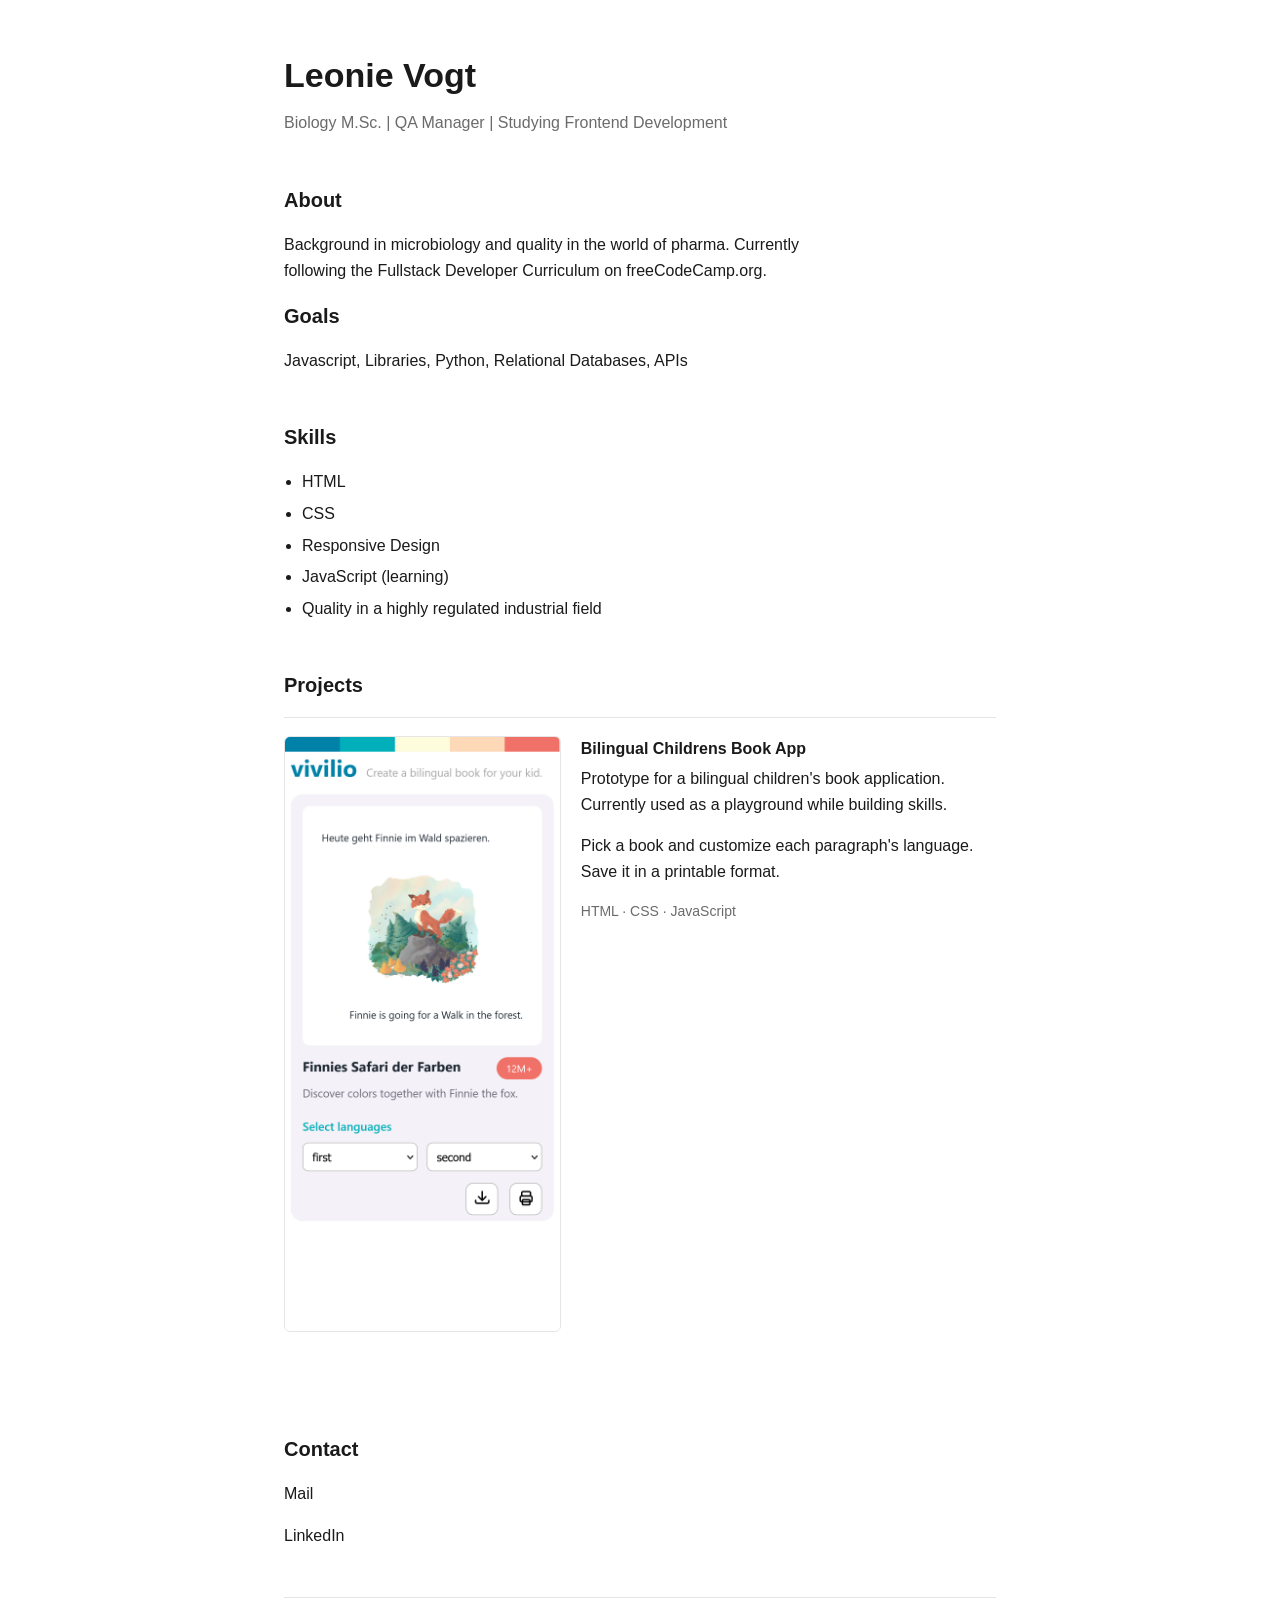
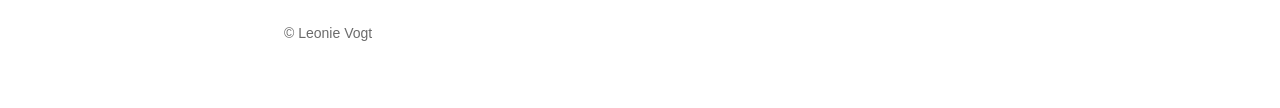
==== index.html @ 632467b9 "anchor project link to preview image Updated project preview to include a link and modified text." ====
<!DOCTYPE html>
<html lang="en">
<head>
<meta charset="UTF-8">
<meta name="viewport" content="width=device-width, initial-scale=1.0">
<meta name="color-scheme" content="light dark"> 
<title>Leonie Vogt – Portfolio</title>
<style>

:root{
  --text:#1a1a1a;
  --subtle:#6b6b6b;
  --line:#e5e5e5;
  --accent:#2f6fed;
  --bg:#ffffff;
}

*{
  box-sizing:border-box;
}

body{
  font-family:-apple-system,BlinkMacSystemFont,"Segoe UI",Roboto,Helvetica,Arial,sans-serif;
  color:var(--text);
  background:var(--bg);
  margin:0;
  line-height:1.6;
}

.container{
  max-width:760px;
  margin:0 auto;
  padding:48px 24px;
}

header{
  margin-bottom:48px;
}

h1{
  font-size:34px;
  margin:0 0 8px 0;
}

.tagline{
  color:var(--subtle);
  font-size:16px;
}

section{
  margin-bottom:48px;
}

h2{
  font-size:20px;
  margin-bottom:16px;
}

p{
  margin:0 0 16px 0;
  max-width:65ch;
}

ul{
  padding-left:18px;
  margin:0;
}

li{
  margin-bottom:6px;
}

.project{
   padding:18px 0;
  border-top:1px solid var(--line);

  display:grid;
  grid-template-columns:1fr 1.5fr;
  gap:20px;
  align-items:start;
   transition:opacity 0.2s ease;
}

.project img{
  width:100%;
  border-radius:6px;
  border:1px solid var(--line);
}
.project:hover{
  opacity:0.85;
}
.project:first-child{
  border-top:none;
}

.project-preview{
  width:100%;
  border-radius:6px;
  margin-bottom:14px;
}

.project-title{
  font-weight:600;
  margin-bottom:4px;
}

.project-tech{
  color:var(--subtle);
  font-size:14px;
}

footer{
  border-top:1px solid var(--line);
  padding-top:24px;
  color:var(--subtle);
  font-size:14px;
}

a{
  color:var(--accent);
  text-decoration:none;
}

a:hover{
  text-decoration:underline;
}

@media (prefers-color-scheme: dark){
  :root{
    --text:#e8e8e8;
    --subtle:#a0a0a0;
    --line:#2a2a2a;
    --accent:#7aa2ff;
    --bg:#121212;
  }
</style>
</head>

<body>

<div class="container">

<header>
<h1>Leonie Vogt</h1>
<p class="tagline">Biology M.Sc. | QA Manager | Studying Frontend Development</p>
</header>

<section>
<h2>About</h2>
<p>
Background in microbiology and quality in the world of pharma. 
Currently following the Fullstack Developer Curriculum on freeCodeCamp.org.
</p>

<h2>Goals</h2>
<p>
Javascript, Libraries, Python, Relational Databases, APIs
</p>
</section>

<section>
<h2>Skills</h2>
<ul>
<li>HTML</li>
<li>CSS</li>
<li>Responsive Design</li>
<li>JavaScript (learning)</li>
<li>Quality in a highly regulated industrial field</li>
</ul>
</section>

<section>
<h2>Projects</h2>

<div class="project">

<div class="project-preview">
  <a href="https://leetepetete.github.io/bilingual-book-app/"><img src="vivilio.png" alt="Vivilio app screenshot" class="project-preview"></a>
</div>

<div class="project-content">
<div class="project-title">
Bilingual Childrens Book App
</div>

<p>
Prototype for a bilingual children's book application.
Currently used as a playground while building skills.
</p>

<p>
Pick a book and customize each paragraph's language.
Save it in a printable format.
</p>

<div class="project-tech">HTML · CSS · JavaScript</div>
</div>
</div>

</section>

<section>
<h2>Contact</h2>
<p>Mail</p>
<p>LinkedIn</p>

</section>

<footer>
<p>© Leonie Vogt</p>
</footer>

</div>

</body>
</html>
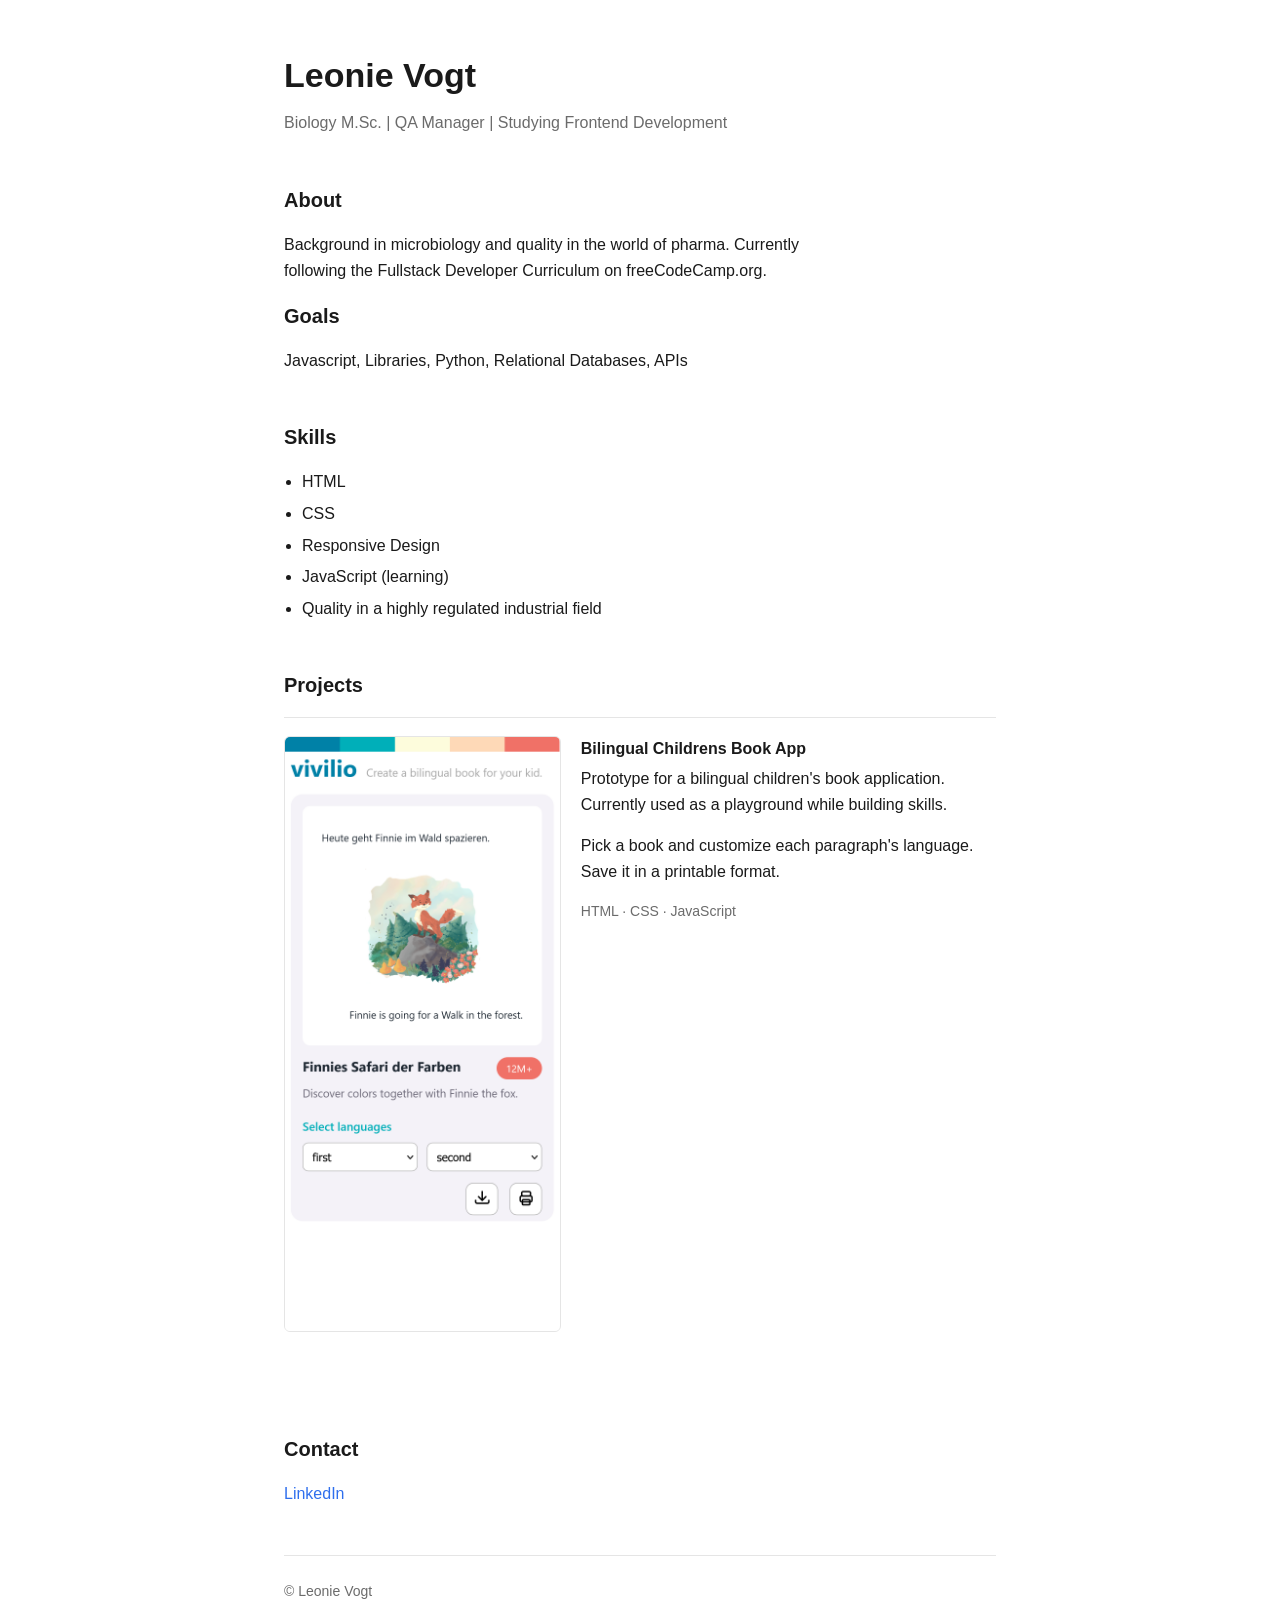
==== commit 88464f1f: "added LinkedIn Profile to Contacts" ====
--- a/index.html
+++ b/index.html
@@ -201,8 +201,9 @@
 
 <section>
 <h2>Contact</h2>
-<p>Mail</p>
-<p>LinkedIn</p>
+<a href="https://www.linkedin.com/in/leonie-vogt-b682aa263/" target="_blank">
+LinkedIn
+</a>
 
 </section>
 
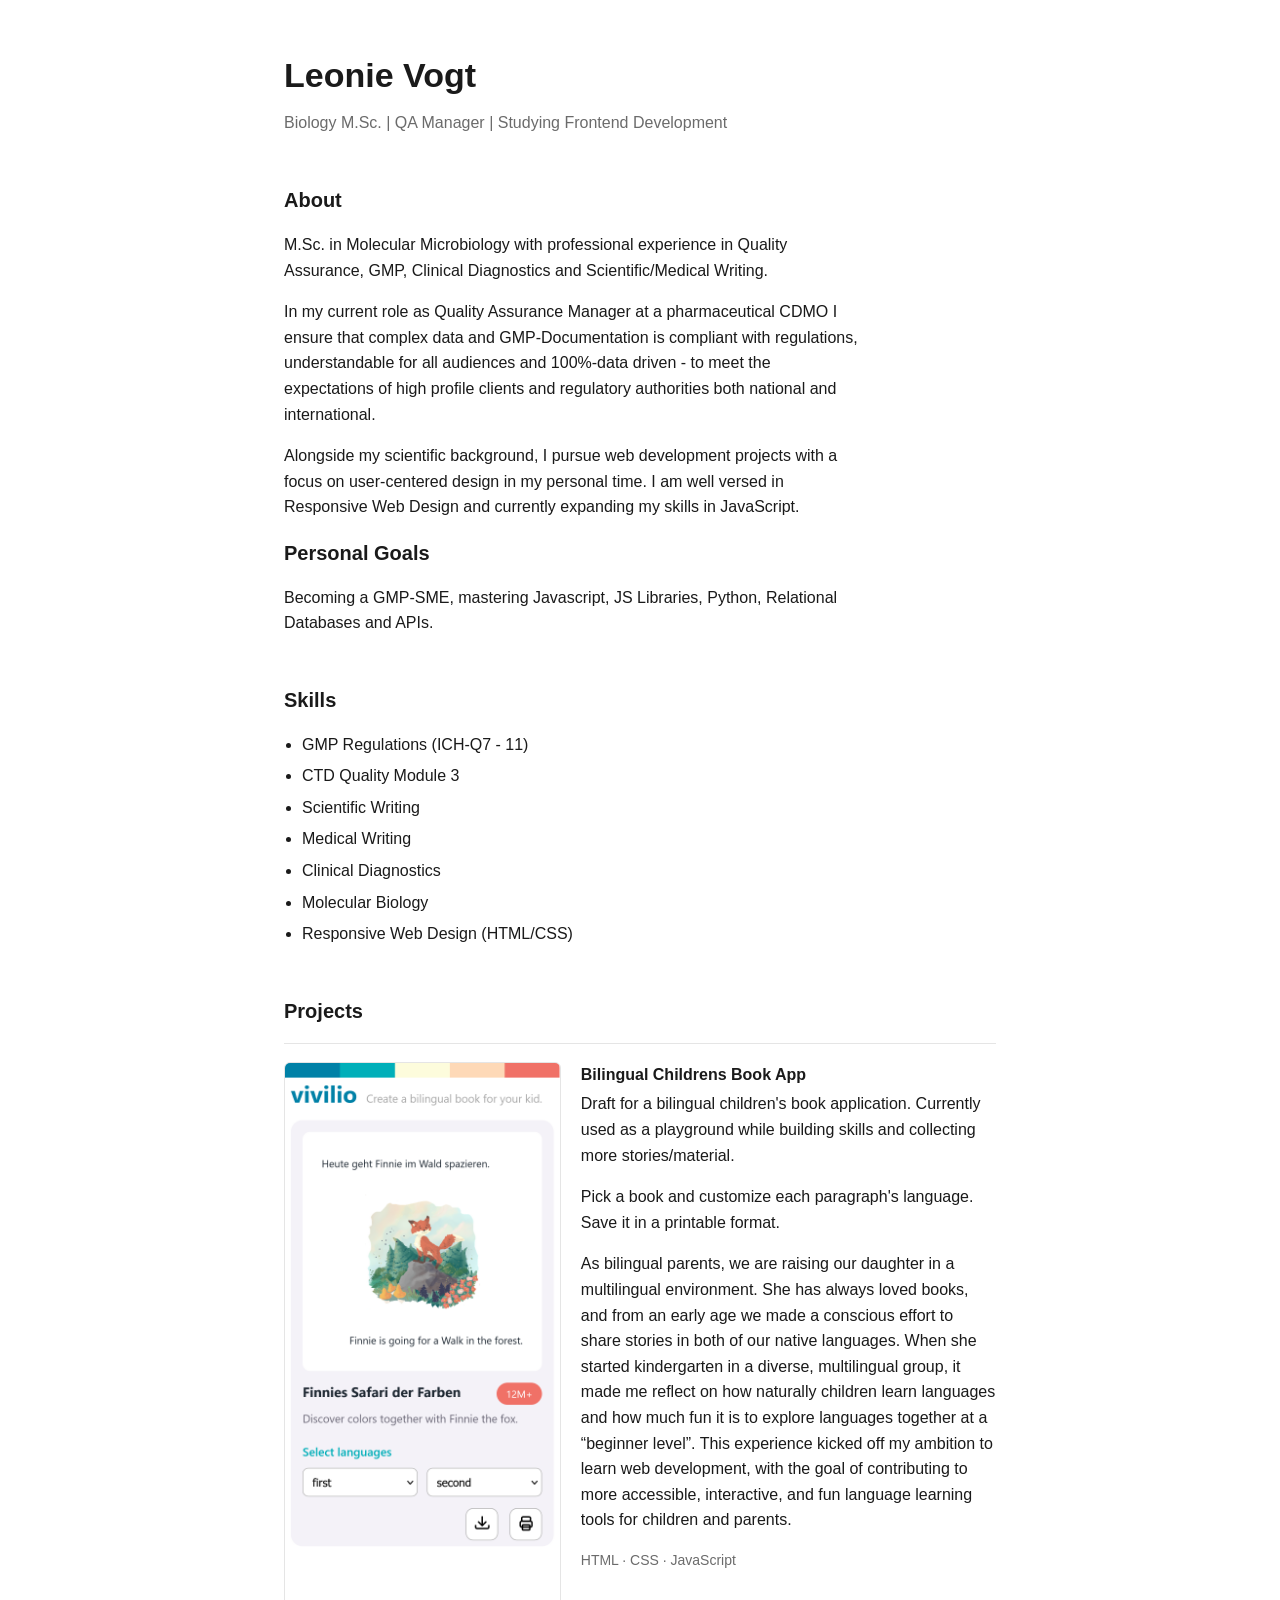
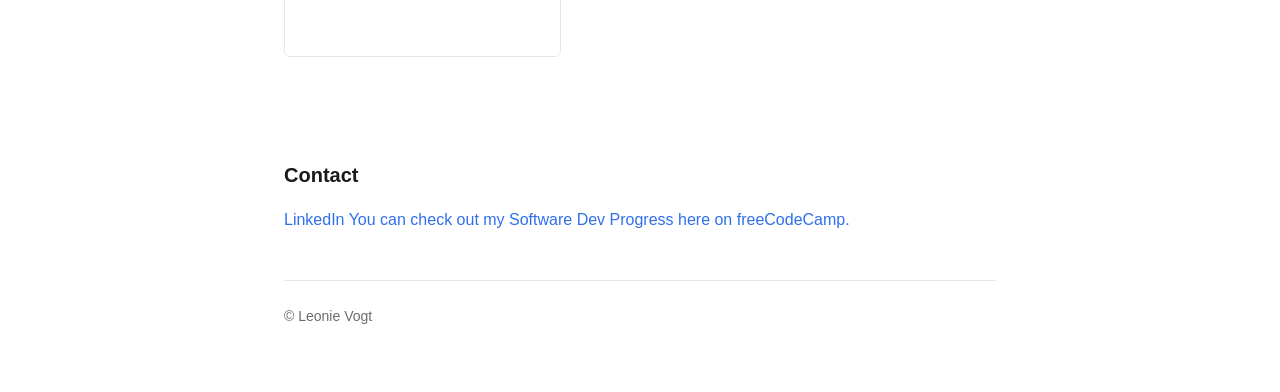
==== commit c9da404c: "Revise portfolio content and structure Updated personal information, skills, and project details in " ====
--- a/index.html
+++ b/index.html
@@ -148,24 +148,34 @@
 <section>
 <h2>About</h2>
 <p>
-Background in microbiology and quality in the world of pharma. 
-Currently following the Fullstack Developer Curriculum on freeCodeCamp.org.
-</p>
-
-<h2>Goals</h2>
-<p>
-Javascript, Libraries, Python, Relational Databases, APIs
+M.Sc. in Molecular Microbiology with professional experience in Quality Assurance, GMP, Clinical Diagnostics and Scientific/Medical Writing. 
+</p>
+
+<p>
+In my current role as Quality Assurance Manager at a pharmaceutical CDMO I ensure that complex data and GMP-Documentation is compliant with regulations, understandable for all audiences and 100%-data driven - to meet the expectations of high profile clients and regulatory authorities both national and international. 
+</p>
+
+<p>
+Alongside my scientific background, I pursue web development projects with a focus on user-centered design in my personal time. I am well versed in Responsive Web Design and currently expanding my skills in JavaScript.
+</p>
+
+
+<h2>Personal Goals</h2>
+<p>
+Becoming a GMP-SME, mastering Javascript, JS Libraries, Python, Relational Databases and APIs.
 </p>
 </section>
 
 <section>
 <h2>Skills</h2>
 <ul>
-<li>HTML</li>
-<li>CSS</li>
-<li>Responsive Design</li>
-<li>JavaScript (learning)</li>
-<li>Quality in a highly regulated industrial field</li>
+<li>GMP Regulations (ICH-Q7 - 11)</li>
+<li>CTD Quality Module 3</li>
+<li>Scientific Writing</li>
+<li>Medical Writing</li>
+<li>Clinical Diagnostics</li>
+<li>Molecular Biology</li>
+<li>Responsive Web Design (HTML/CSS)</li>
 </ul>
 </section>
 
@@ -184,13 +194,17 @@
 </div>
 
 <p>
-Prototype for a bilingual children's book application.
-Currently used as a playground while building skills.
-</p>
-
-<p>
-Pick a book and customize each paragraph's language.
+Draft for a bilingual children's book application.
+Currently used as a playground while building skills and collecting more stories/material.
+</p>
+
+<p>
+ Pick a book and customize each paragraph's language.
 Save it in a printable format.
+</p>
+
+<p>
+As bilingual parents, we are raising our daughter in a multilingual environment. She has always loved books, and from an early age we made a conscious effort to share stories in both of our native languages. When she started kindergarten in a diverse, multilingual group, it made me reflect on how naturally children learn languages and how much fun it is to explore languages together at a “beginner level”. This experience kicked off my ambition to learn web development, with the goal of contributing to more accessible, interactive, and fun language learning tools for children and parents.
 </p>
 
 <div class="project-tech">HTML · CSS · JavaScript</div>
@@ -204,7 +218,9 @@
 <a href="https://www.linkedin.com/in/leonie-vogt-b682aa263/" target="_blank">
 LinkedIn
 </a>
-
+<a href="https://www.freecodecamp.org/leonievogt" target="_blank">
+You can check out my Software Dev Progress here on freeCodeCamp.
+</a>
 </section>
 
 <footer>
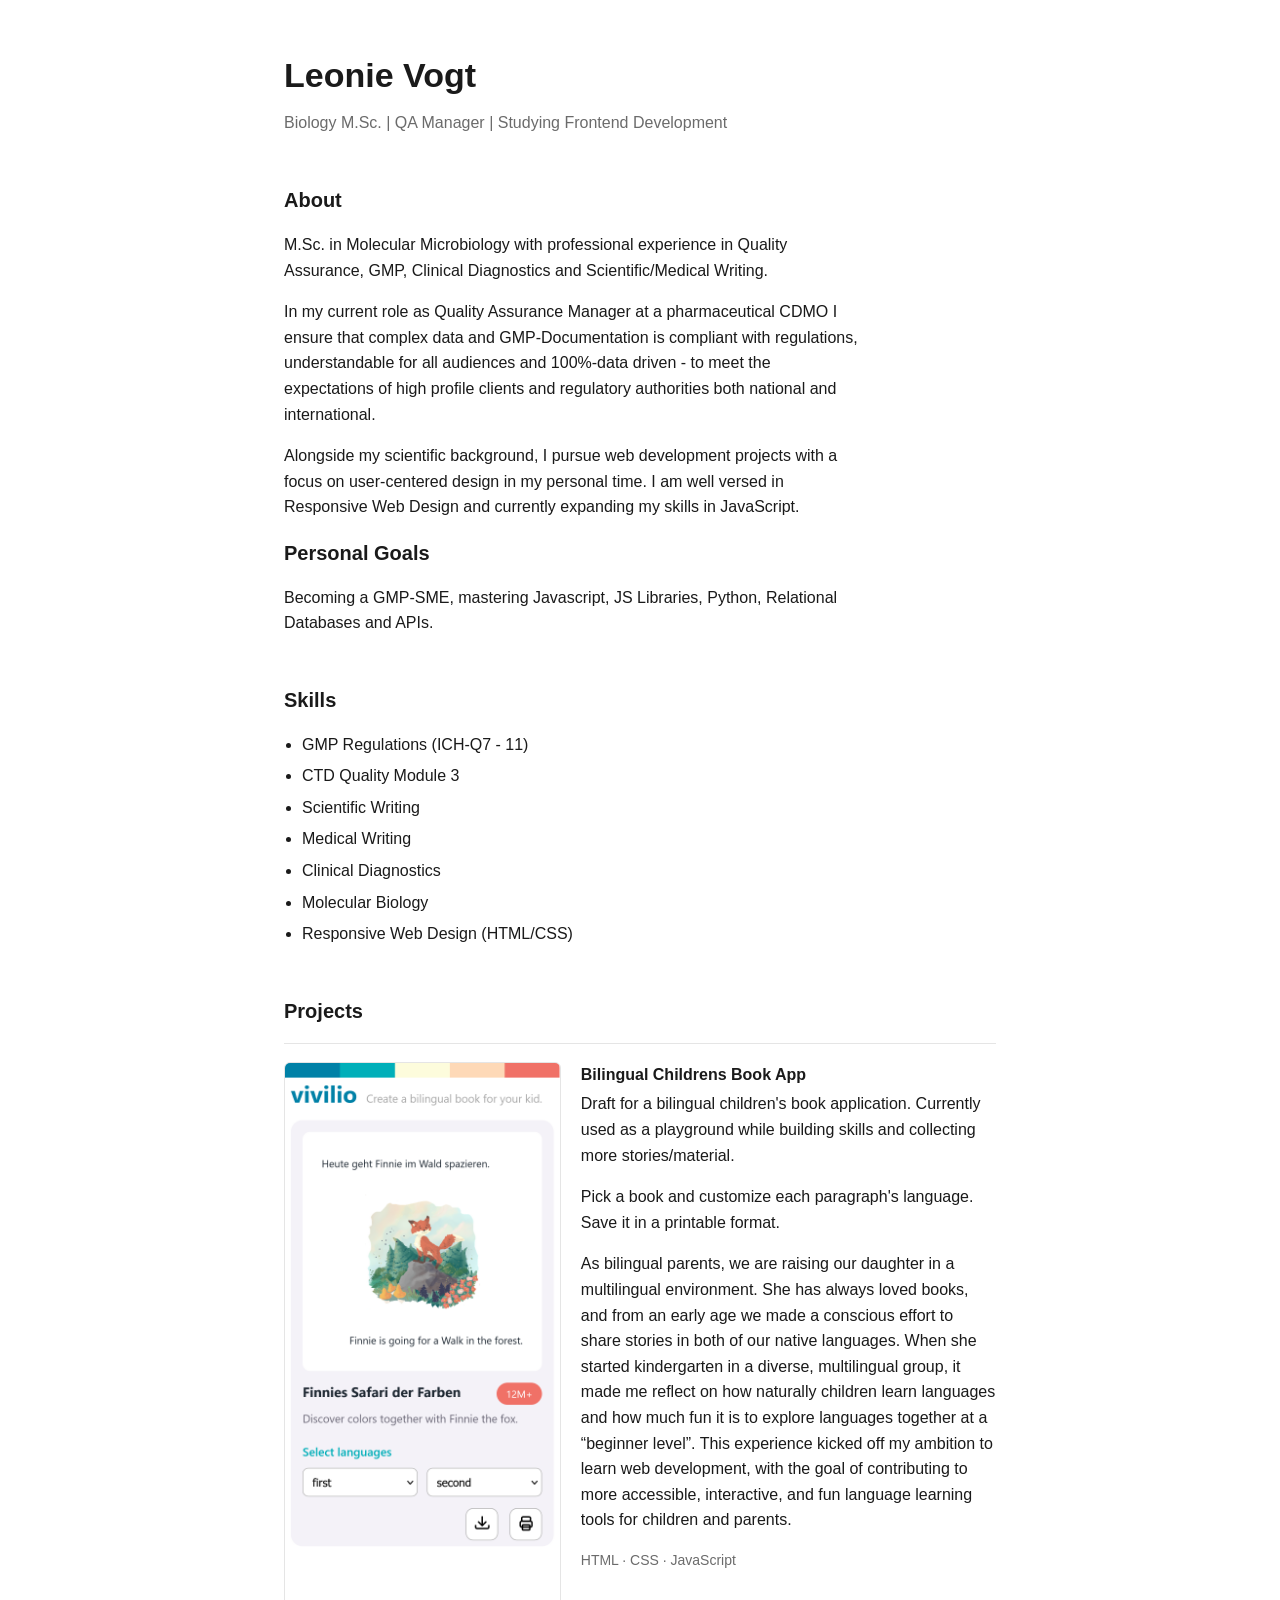
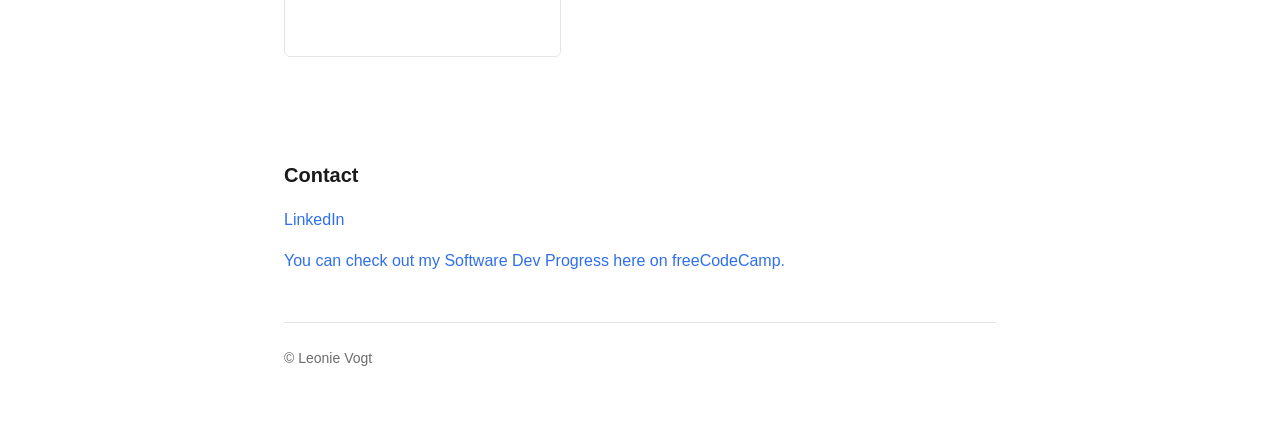
==== commit 3f50566a: "Fix HTML encoding issues in index.html" ====
--- a/index.html
+++ b/index.html
@@ -215,12 +215,12 @@
 
 <section>
 <h2>Contact</h2>
-<a href="https://www.linkedin.com/in/leonie-vogt-b682aa263/" target="_blank">
+<p><a href="https://www.linkedin.com/in/leonie-vogt-b682aa263/" target="_blank">
 LinkedIn
-</a>
-<a href="https://www.freecodecamp.org/leonievogt" target="_blank">
+</a></p>
+<p><a href="https://www.freecodecamp.org/leonievogt" target="_blank">
 You can check out my Software Dev Progress here on freeCodeCamp.
-</a>
+</a></p>
 </section>
 
 <footer>
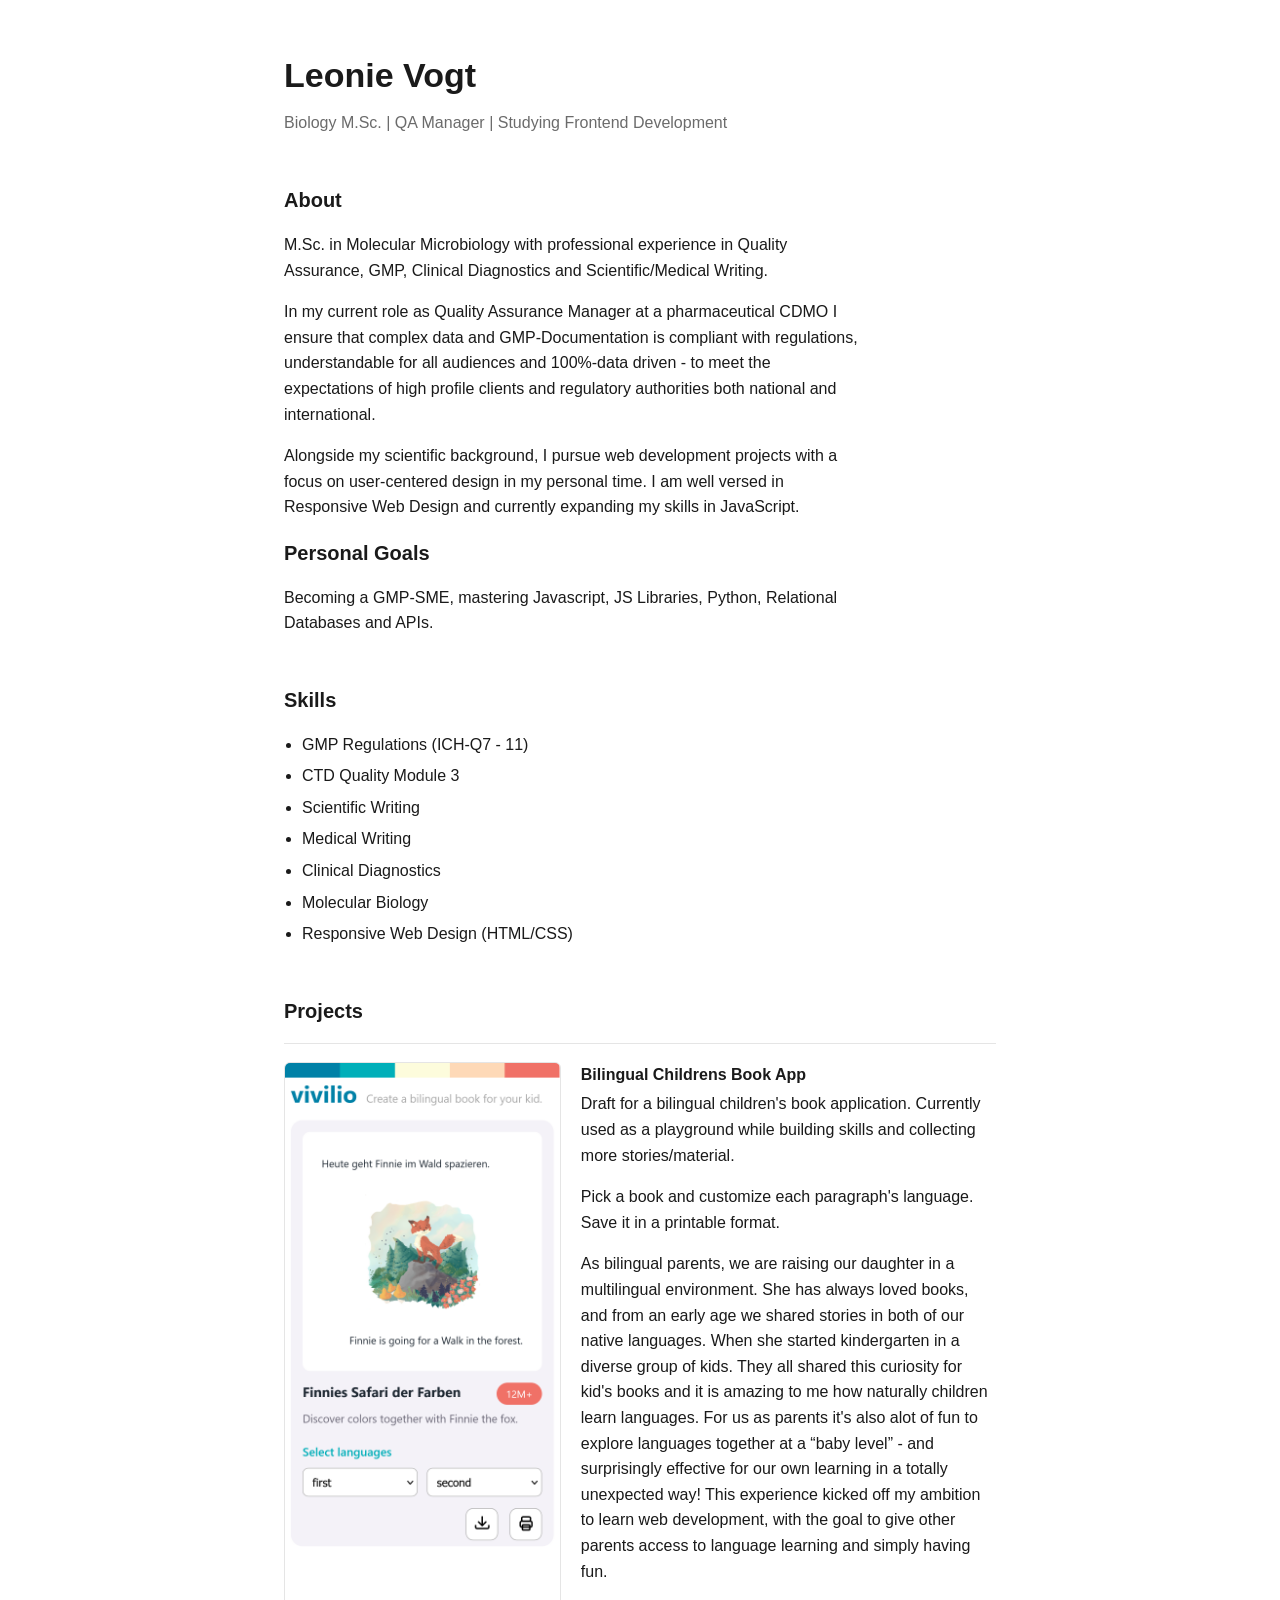
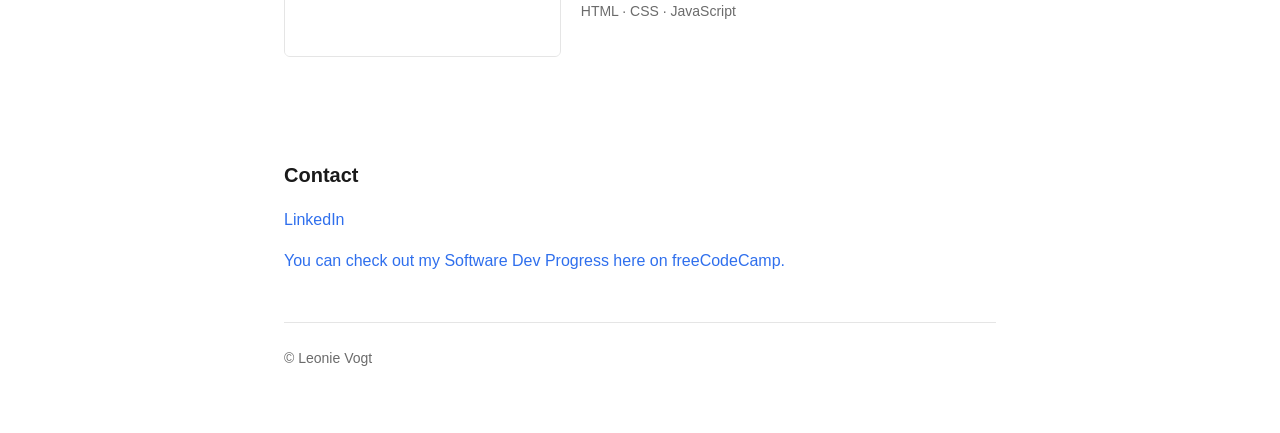
==== commit 6d456381: "Rewriting personal motivation for mini project. To sound more like me." ====
--- a/index.html
+++ b/index.html
@@ -204,7 +204,7 @@
 </p>
 
 <p>
-As bilingual parents, we are raising our daughter in a multilingual environment. She has always loved books, and from an early age we made a conscious effort to share stories in both of our native languages. When she started kindergarten in a diverse, multilingual group, it made me reflect on how naturally children learn languages and how much fun it is to explore languages together at a “beginner level”. This experience kicked off my ambition to learn web development, with the goal of contributing to more accessible, interactive, and fun language learning tools for children and parents.
+As bilingual parents, we are raising our daughter in a multilingual environment. She has always loved books, and from an early age we shared stories in both of our native languages. When she started kindergarten in a diverse group of kids. They all shared this curiosity for kid's books and it is amazing to me how naturally children learn languages. For us as parents it's also alot of fun to explore languages together at a “baby level” - and surprisingly effective for our own learning in a totally unexpected way! This experience kicked off my ambition to learn web development, with the goal to give other parents access to language learning and simply having fun.
 </p>
 
 <div class="project-tech">HTML · CSS · JavaScript</div>
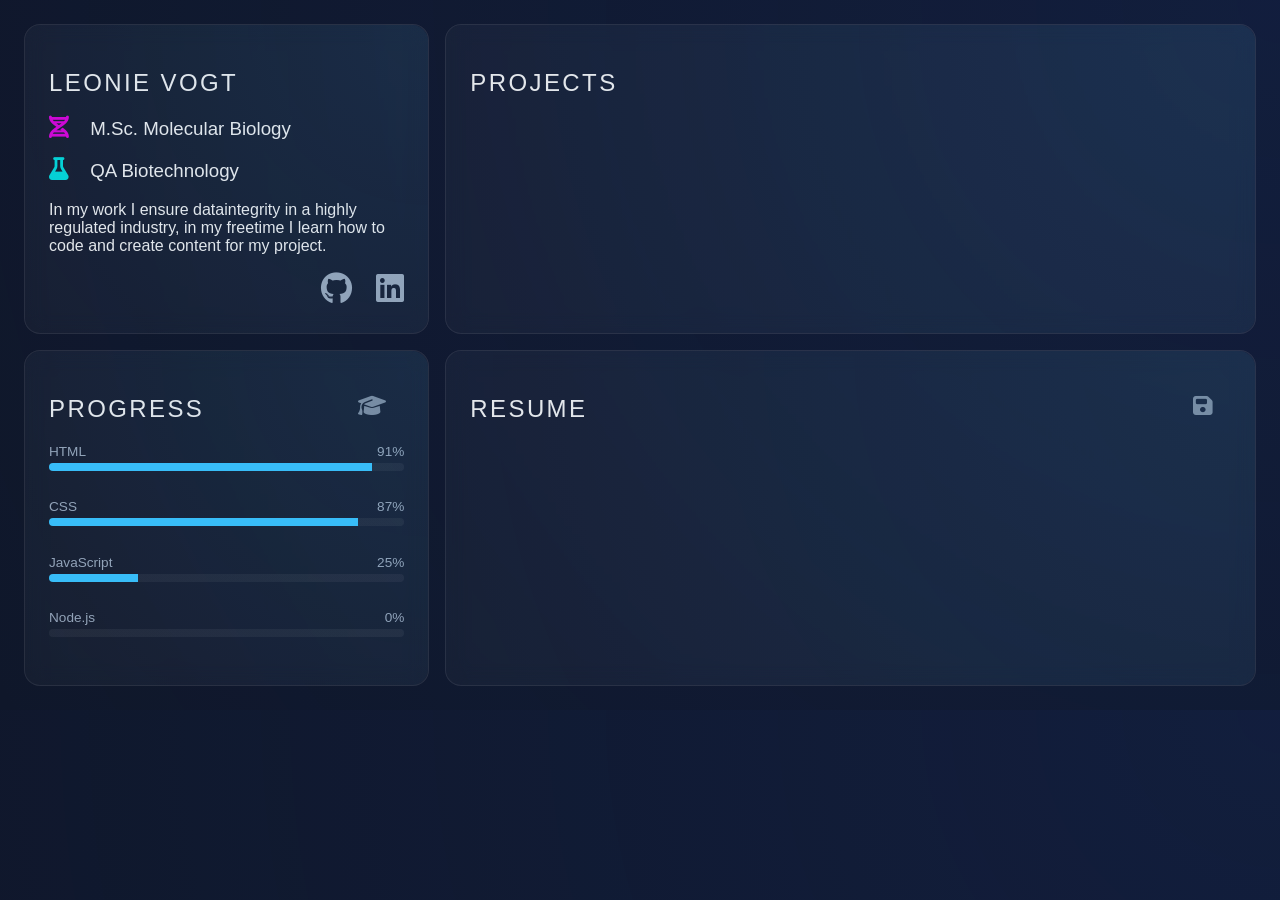
==== commit 52d212d7: "New version" ====
--- a/index.html
+++ b/index.html
@@ -1,239 +1,76 @@
-<!DOCTYPE html>
-<html lang="en">
-<head>
-<meta charset="UTF-8">
-<meta name="viewport" content="width=device-width, initial-scale=1.0">
-<meta name="color-scheme" content="light dark"> 
-<title>Leonie Vogt – Portfolio</title>
-<style>
+<!doctype html>
+<html>
+  <head>
+    <title></title>
+    <link rel="stylesheet" href="stylesheet.css" />
+    <link
+      rel="stylesheet"
+      href="https://cdnjs.cloudflare.com/ajax/libs/font-awesome/6.5.0/css/all.min.css"
+    />
+  </head>
+  <body>
+    <div class="container">
+  
+      <section class="card about">
+        <h2>Leonie Vogt</h2>
+        <h3><i class="fa-solid fa-dna"></i> M.Sc. Molecular Biology</h3>
+        <h3><i class="fa-solid fa-flask"></i> QA Biotechnology</h3>
+        <p>
+          In my work I ensure dataintegrity in a highly regulated industry, in
+          my freetime I learn how to code and create content for my project.
+        </p>
+        <div class="contacts">
+          <a href="#"><i class="fa-brands fa-github"></i></a>
+          <a href="#"><i class="fa-brands fa-linkedin"></i></a>
+        </div>
+      
+       
+      </section>
 
-:root{
-  --text:#1a1a1a;
-  --subtle:#6b6b6b;
-  --line:#e5e5e5;
-  --accent:#2f6fed;
-  --bg:#ffffff;
-}
+      <section class="card projects">
+        <h2>Projects</h2>
+      </section>
 
-*{
-  box-sizing:border-box;
-}
+      <section class="card progress">
+        <h2>Progress <a href="#"></a><i class="fa-solid fa-graduation-cap"></i></a></h2>
 
-body{
-  font-family:-apple-system,BlinkMacSystemFont,"Segoe UI",Roboto,Helvetica,Arial,sans-serif;
-  color:var(--text);
-  background:var(--bg);
-  margin:0;
-  line-height:1.6;
-}
+        <div class="progress-item">
+          <div class="label">
+            <span>HTML</span>
+            <span class="percent"></span>
+          </div>
+          <div class="bar" data-completed="276" data-total="302"></div>
+        </div>
 
-.container{
-  max-width:760px;
-  margin:0 auto;
-  padding:48px 24px;
-}
+        <div class="progress-item">
+          <div class="label">
+            <span>CSS</span>
+            <span class="percent"></span>
+          </div>
+          <div class="bar" data-completed="1078" data-total="1234"></div>
+        </div>
 
-header{
-  margin-bottom:48px;
-}
+        <div class="progress-item">
+          <div class="label">
+            <span>JavaScript</span>
+            <span class="percent"></span>
+          </div>
+          <div class="bar" data-completed="334" data-total="1310"></div>
+        </div>
 
-h1{
-  font-size:34px;
-  margin:0 0 8px 0;
-}
+        <div class="progress-item">
+          <div class="label">
+            <span>Node.js</span>
+            <span class="percent"></span>
+          </div>
+          <div class="bar" data-completed="0" data-total="100"></div>
+        </div>
+      </section>
 
-.tagline{
-  color:var(--subtle);
-  font-size:16px;
-}
-
-section{
-  margin-bottom:48px;
-}
-
-h2{
-  font-size:20px;
-  margin-bottom:16px;
-}
-
-p{
-  margin:0 0 16px 0;
-  max-width:65ch;
-}
-
-ul{
-  padding-left:18px;
-  margin:0;
-}
-
-li{
-  margin-bottom:6px;
-}
-
-.project{
-   padding:18px 0;
-  border-top:1px solid var(--line);
-
-  display:grid;
-  grid-template-columns:1fr 1.5fr;
-  gap:20px;
-  align-items:start;
-   transition:opacity 0.2s ease;
-}
-
-.project img{
-  width:100%;
-  border-radius:6px;
-  border:1px solid var(--line);
-}
-.project:hover{
-  opacity:0.85;
-}
-.project:first-child{
-  border-top:none;
-}
-
-.project-preview{
-  width:100%;
-  border-radius:6px;
-  margin-bottom:14px;
-}
-
-.project-title{
-  font-weight:600;
-  margin-bottom:4px;
-}
-
-.project-tech{
-  color:var(--subtle);
-  font-size:14px;
-}
-
-footer{
-  border-top:1px solid var(--line);
-  padding-top:24px;
-  color:var(--subtle);
-  font-size:14px;
-}
-
-a{
-  color:var(--accent);
-  text-decoration:none;
-}
-
-a:hover{
-  text-decoration:underline;
-}
-
-@media (prefers-color-scheme: dark){
-  :root{
-    --text:#e8e8e8;
-    --subtle:#a0a0a0;
-    --line:#2a2a2a;
-    --accent:#7aa2ff;
-    --bg:#121212;
-  }
-</style>
-</head>
-
-<body>
-
-<div class="container">
-
-<header>
-<h1>Leonie Vogt</h1>
-<p class="tagline">Biology M.Sc. | QA Manager | Studying Frontend Development</p>
-</header>
-
-<section>
-<h2>About</h2>
-<p>
-M.Sc. in Molecular Microbiology with professional experience in Quality Assurance, GMP, Clinical Diagnostics and Scientific/Medical Writing. 
-</p>
-
-<p>
-In my current role as Quality Assurance Manager at a pharmaceutical CDMO I ensure that complex data and GMP-Documentation is compliant with regulations, understandable for all audiences and 100%-data driven - to meet the expectations of high profile clients and regulatory authorities both national and international. 
-</p>
-
-<p>
-Alongside my scientific background, I pursue web development projects with a focus on user-centered design in my personal time. I am well versed in Responsive Web Design and currently expanding my skills in JavaScript.
-</p>
-
-
-<h2>Personal Goals</h2>
-<p>
-Becoming a GMP-SME, mastering Javascript, JS Libraries, Python, Relational Databases and APIs.
-</p>
-</section>
-
-<section>
-<h2>Skills</h2>
-<ul>
-<li>GMP Regulations (ICH-Q7 - 11)</li>
-<li>CTD Quality Module 3</li>
-<li>Scientific Writing</li>
-<li>Medical Writing</li>
-<li>Clinical Diagnostics</li>
-<li>Molecular Biology</li>
-<li>Responsive Web Design (HTML/CSS)</li>
-</ul>
-</section>
-
-<section>
-<h2>Projects</h2>
-
-<div class="project">
-
-<div class="project-preview">
-  <a href="https://leetepetete.github.io/bilingual-book-app/"><img src="vivilio.png" alt="Vivilio app screenshot" class="project-preview"></a>
-</div>
-
-<div class="project-content">
-<div class="project-title">
-Bilingual Childrens Book App
-</div>
-
-<p>
-Draft for a bilingual children's book application.
-Currently used as a playground while building skills and collecting more stories/material.
-</p>
-
-<p>
- Pick a book and customize each paragraph's language.
-Save it in a printable format.
-</p>
-
-<p>
-As bilingual parents, we are raising our daughter in a multilingual environment. She has always loved books, and from an early age we shared stories in both of our native languages. When she started kindergarten in a diverse group of kids. They all shared this curiosity for kid's books and it is amazing to me how naturally children learn languages. For us as parents it's also alot of fun to explore languages together at a “baby level” - and surprisingly effective for our own learning in a totally unexpected way! This experience kicked off my ambition to learn web development, with the goal to give other parents access to language learning and simply having fun.
-</p>
-
-<div class="project-tech">HTML · CSS · JavaScript</div>
-</div>
-</div>
-
-</section>
-
-<section>
-<h2>Contact</h2>
-<p><a href="https://www.linkedin.com/in/leonie-vogt-b682aa263/" target="_blank">
-LinkedIn
-</a></p>
-<p><a href="https://www.freecodecamp.org/leonievogt" target="_blank">
-You can check out my Software Dev Progress here on freeCodeCamp.
-</a></p>
-</section>
-
-<footer>
-<p>© Leonie Vogt</p>
-</footer>
-
-</div>
-
-</body>
+      <section class="card resume">
+        <h2>Resume <i class="fas fa-save"></i></h2>
+      </section>
+    </div>
+    <script src="script.js"></script>
+  </body>
 </html>
-
-
-
-
-
-
--- a/stylesheet.css
+++ b/stylesheet.css
@@ -0,0 +1,163 @@
+:root {
+  --bg: #0f172a;
+  --card: rgba(255, 255, 255, 0.03);
+  --border: rgba(255, 255, 255, 0.08);
+  --text: #e5e7eb;
+  --muted: #94a3b8;
+  --accent: #38bdf8;
+  --progress: #38bdf8;
+}
+
+body {
+  margin: 0;
+  font-family: "Inter", sans-serif;
+  background:
+    radial-gradient(circle at top right, #1e3a8a33, transparent), var(--bg);
+  color: var(--text);
+}
+
+.card::after {
+  content: "";
+  position: absolute;
+  border-radius: 16px;
+  inset: 0;
+  background: radial-gradient(
+    circle at top right,
+    rgba(56, 189, 248, 0.08),
+    transparent
+  );
+  pointer-events: none;
+}
+
+.container {
+  display: grid;
+  grid-template-columns: 1fr;
+  gap: 1rem;
+  padding: 1.5rem;
+}
+
+/* Cards */
+.card {
+  padding: 1.5rem;
+  border-radius: 16px;
+  background: var(--card);
+  border: 1px solid var(--border);
+  backdrop-filter: blur(10px);
+}
+
+/* Typography */
+h2 {
+  display: flex;
+  justify-content: space-between;
+  font-weight: 300;
+  letter-spacing: 0.1em;
+  text-transform: uppercase;
+  margin-bottom: 1rem;
+}
+h3 {
+  font-weight: 200;
+}
+p {
+  font-weight: 200;
+}
+
+.fa-solid,
+.fas {
+  font-size: 1.4rem;
+  font-weight: 200;
+  color: var(--muted);
+  opacity: 0.8;
+  margin-right: 1rem;
+}
+
+.fa-dna {
+  color: magenta;
+}
+
+.fa-flask {
+  color: cyan;
+}
+
+.card:hover .icon {
+  color: var(--accent);
+  opacity: 1;
+}
+
+.contacts {
+  display: flex;
+  justify-content: flex-end;
+  flex-wrap: wrap;
+  gap: 1.5rem;
+}
+
+.contacts a {
+  color: var(--muted);
+  text-decoration: none;
+  font-size: 2rem;
+  border-bottom: 1px solid transparent;
+}
+
+.contacts a:hover {
+  color: var(--accent);
+  border-bottom: 1px solid var(--accent);
+}
+.fa-graduation-cap:hover,
+.fas:hover {
+  color: var(--accent);
+  border-bottom: 1px solid var(--accent);
+}
+
+.progress-item {
+  display: grid;
+  grid-template-rows: 1fr 2fr;
+  gap: 0.5rem;
+}
+
+.label {
+  display: flex;
+  justify-content: space-between;
+  font-size: 0.85rem;
+  color: var(--muted);
+  margin-top: 0.3rem;
+  margin-bottom: -4px;
+}
+
+.percent {
+}
+
+.bar {
+  --progress: 0%;
+  height: 8px;
+  /*width: 80%;*/
+  border-radius: 999px;
+
+  background: linear-gradient(
+    90deg,
+    var(--accent) 0%,
+    var(--accent) var(--progress),
+    rgba(255, 255, 255, 0.05) var(--progress),
+    rgba(255, 255, 255, 0.05) 100%
+  );
+}
+
+@media (min-width: 850px) {
+  .container {
+    grid-template-columns: 1fr 2fr;
+    grid-template-areas:
+      "about projects"
+      "progress resume";
+  }
+
+  .about {
+    grid-area: about;
+  }
+  .projects {
+    grid-area: projects;
+  }
+  .progress {
+    grid-area: progress;
+  }
+  .resume {
+    grid-area: resume;
+  }
+}
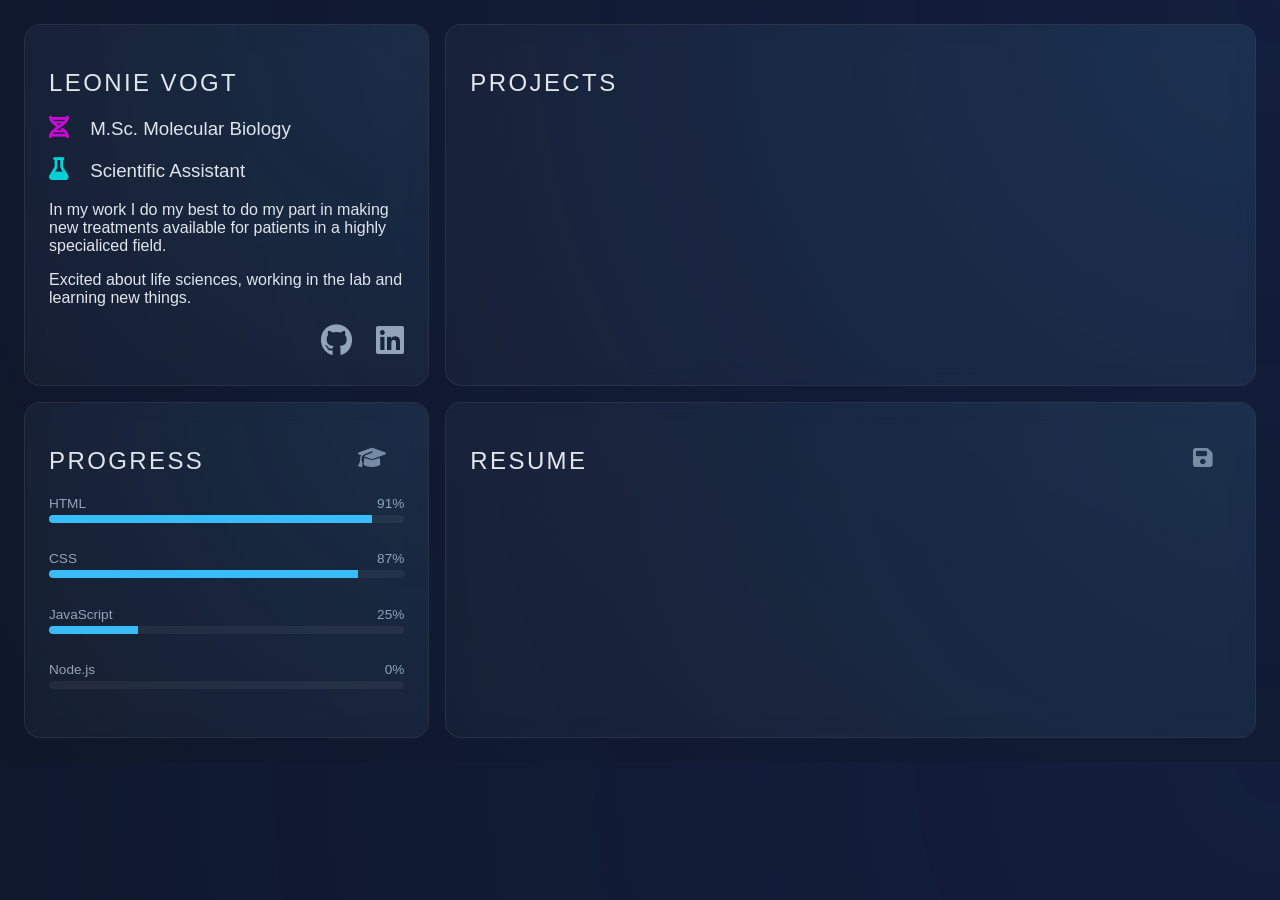
==== commit 864e0fec: "Modify job title and personal description in index.html Updated the job title in the about section a" ====
--- a/index.html
+++ b/index.html
@@ -14,10 +14,12 @@
       <section class="card about">
         <h2>Leonie Vogt</h2>
         <h3><i class="fa-solid fa-dna"></i> M.Sc. Molecular Biology</h3>
-        <h3><i class="fa-solid fa-flask"></i> QA Biotechnology</h3>
+        <h3><i class="fa-solid fa-flask"></i> Scientific Assistant</h3>
         <p>
-          In my work I ensure dataintegrity in a highly regulated industry, in
-          my freetime I learn how to code and create content for my project.
+          In my work I do my best to do my part in making new treatments available for patients in a highly specialiced field.
+        </p>
+         <p>
+          Excited about life sciences, working in the lab and learning new things. 
         </p>
         <div class="contacts">
           <a href="#"><i class="fa-brands fa-github"></i></a>
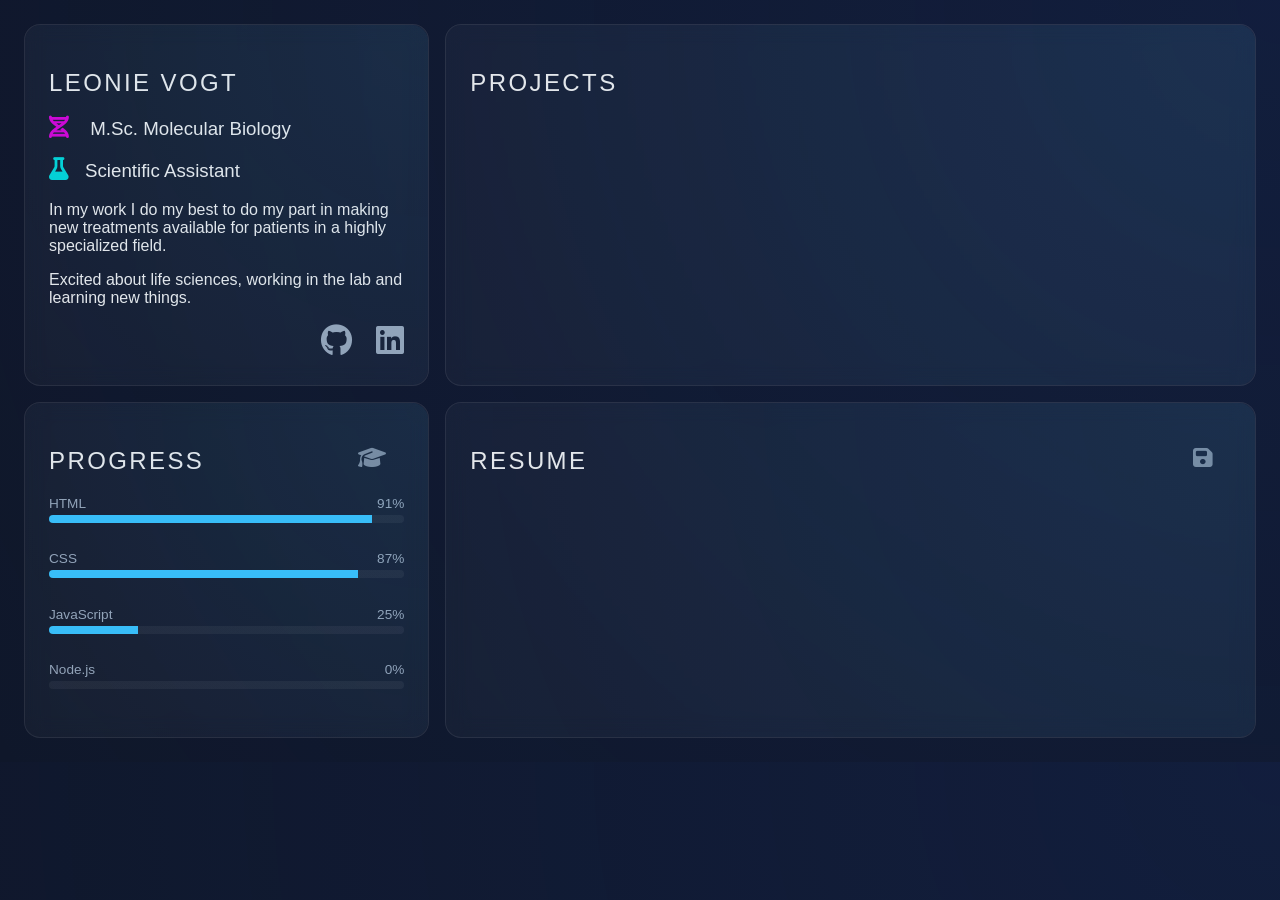
==== commit e25e9537: "Fix HTML formatting and improve readability" ====
--- a/index.html
+++ b/index.html
@@ -14,9 +14,9 @@
       <section class="card about">
         <h2>Leonie Vogt</h2>
         <h3><i class="fa-solid fa-dna"></i> M.Sc. Molecular Biology</h3>
-        <h3><i class="fa-solid fa-flask"></i> Scientific Assistant</h3>
+        <h3><i class="fa-solid fa-flask"></i>Scientific Assistant</h3>
         <p>
-          In my work I do my best to do my part in making new treatments available for patients in a highly specialiced field.
+          In my work I do my best to do my part in making new treatments available for patients in a highly specialized field.
         </p>
          <p>
           Excited about life sciences, working in the lab and learning new things. 
